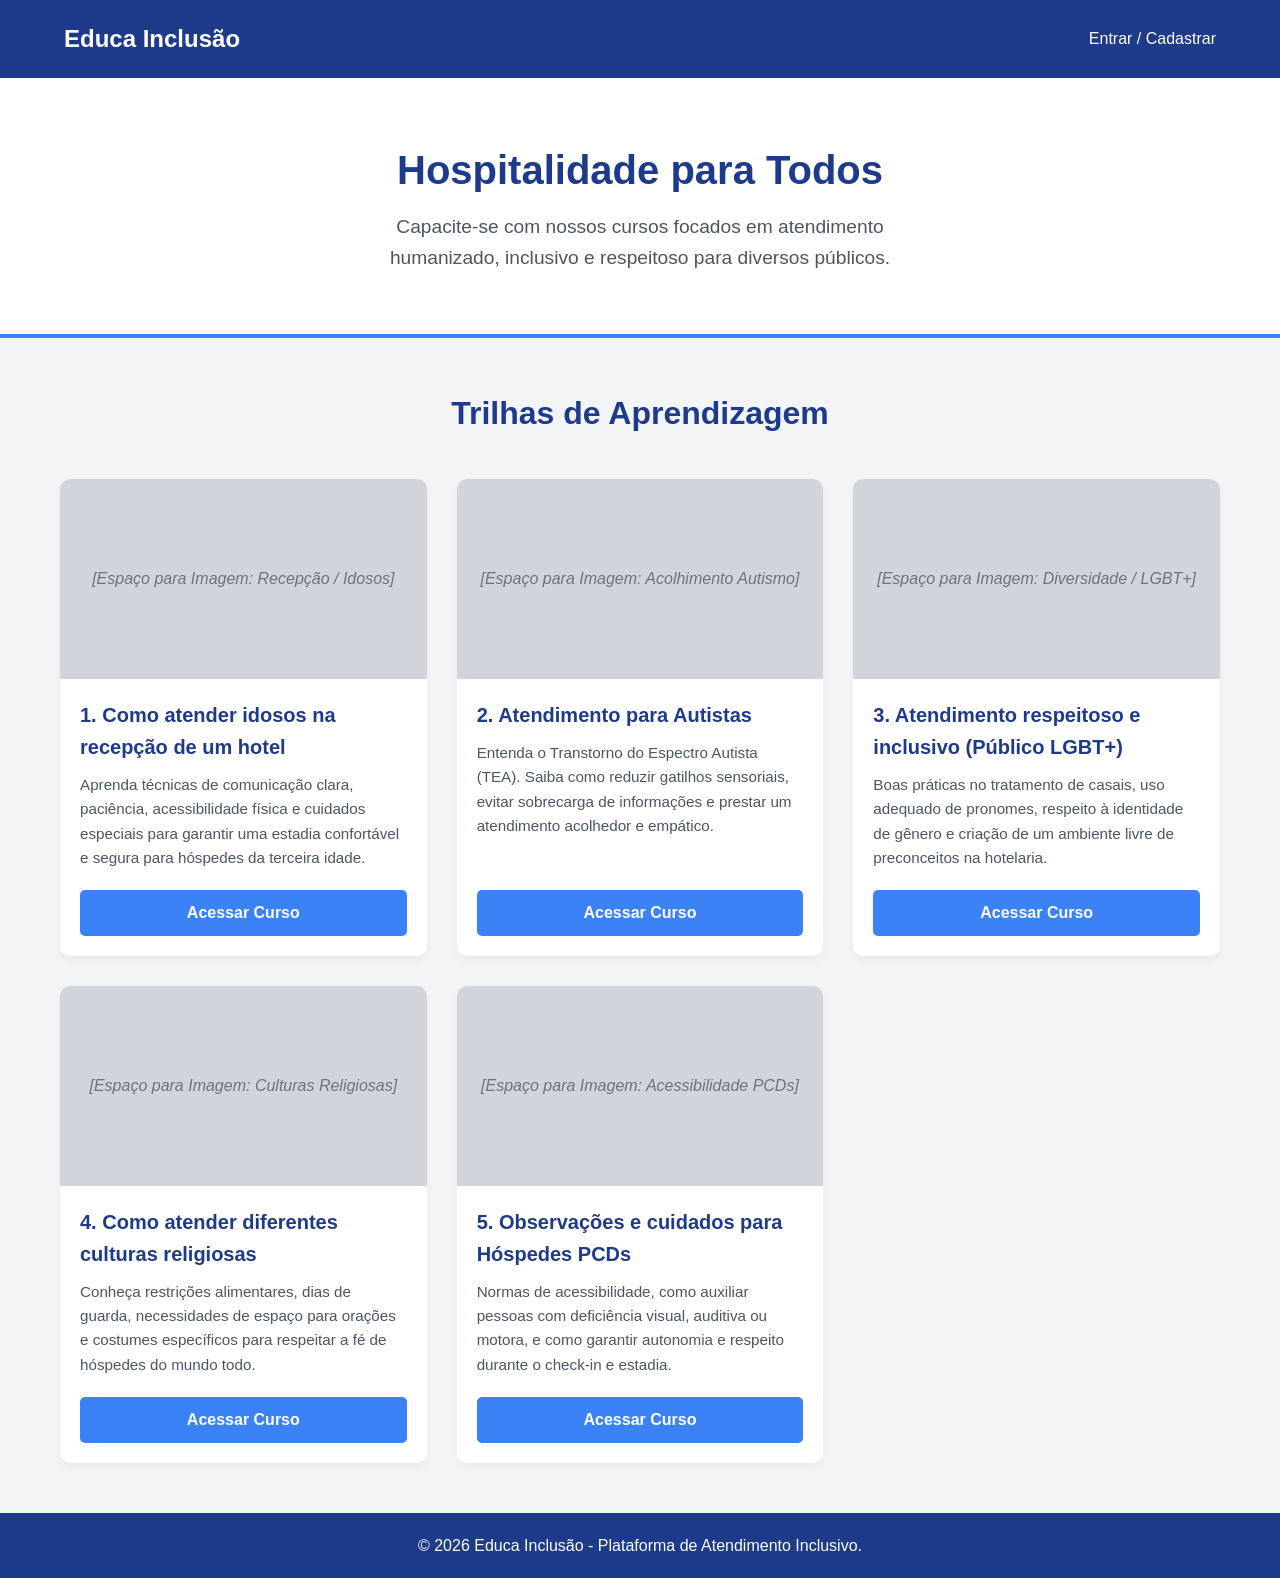
==== index.html @ a68cb598 "primeiros passos" ====
<!DOCTYPE html>
<html lang="pt-br">
<head>
    <meta charset="UTF-8">
    <meta name="viewport" content="width=device-width, initial-scale=1.0">
    <link rel="stylesheet" href="estilos/style.css">
    <title>Plataforma de curso </title>
</head>
<body>
    
    <!-- CABEÇALHO -->
    <header>
        <h1>Educa Inclusão</h1>
        <nav>
            <span style="cursor: pointer;">Entrar / Cadastrar</span>
        </nav>
    </header>

    <!-- SESSÃO DE DESTAQUE -->
    <section class="hero">
        <h2>Hospitalidade para Todos</h2>
        <p>Capacite-se com nossos cursos focados em atendimento humanizado, inclusivo e respeitoso para diversos públicos.</p>
    </section>

    <!-- ÁREA DOS CURSOS -->
    <main class="cursos-container">
        <h2 class="cursos-titulo">Trilhas de Aprendizagem</h2>
        
        <div class="grid">
            
            <!-- CURSO 1 -->
            <div class="card">
                <div class="card-img-placeholder">
                    [Espaço para Imagem: Recepção / Idosos]
                </div>
                <div class="card-conteudo">
                    <h3>1. Como atender idosos na recepção de um hotel</h3>
                    <p>Aprenda técnicas de comunicação clara, paciência, acessibilidade física e cuidados especiais para garantir uma estadia confortável e segura para hóspedes da terceira idade.</p>
                    <a href="cursos01.html" class="btn">Acessar Curso</a>
                </div>
            </div>

            <!-- CURSO 2 -->
            <div class="card">
                <div class="card-img-placeholder">
                    [Espaço para Imagem: Acolhimento Autismo]
                </div>
                <div class="card-conteudo">
                    <h3>2. Atendimento para Autistas</h3>
                    <p>Entenda o Transtorno do Espectro Autista (TEA). Saiba como reduzir gatilhos sensoriais, evitar sobrecarga de informações e prestar um atendimento acolhedor e empático.</p>
                    <a href="cursos02.html" class="btn">Acessar Curso</a>
                </div>
            </div>

            <!-- CURSO 3 -->
            <div class="card">
                <div class="card-img-placeholder">
                    [Espaço para Imagem: Diversidade / LGBT+]
                </div>
                <div class="card-conteudo">
                    <h3>3. Atendimento respeitoso e inclusivo (Público LGBT+)</h3>
                    <p>Boas práticas no tratamento de casais, uso adequado de pronomes, respeito à identidade de gênero e criação de um ambiente livre de preconceitos na hotelaria.</p>
                    <a href="#" class="btn">Acessar Curso</a>
                </div>
            </div>

            <!-- CURSO 4 -->
            <div class="card">
                <div class="card-img-placeholder">
                    [Espaço para Imagem: Culturas Religiosas]
                </div>
                <div class="card-conteudo">
                    <h3>4. Como atender diferentes culturas religiosas</h3>
                    <p>Conheça restrições alimentares, dias de guarda, necessidades de espaço para orações e costumes específicos para respeitar a fé de hóspedes do mundo todo.</p>
                    <a href="#" class="btn">Acessar Curso</a>
                </div>
            </div>

            <!-- CURSO 5 -->
            <div class="card">
                <div class="card-img-placeholder">
                    [Espaço para Imagem: Acessibilidade PCDs]
                </div>
                <div class="card-conteudo">
                    <h3>5. Observações e cuidados para Hóspedes PCDs</h3>
                    <p>Normas de acessibilidade, como auxiliar pessoas com deficiência visual, auditiva ou motora, e como garantir autonomia e respeito durante o check-in e estadia.</p>
                    <a href="#" class="btn">Acessar Curso</a>
                </div>
            </div>

        </div>
    </main>

    <!-- RODAPÉ -->
    <footer>
        <p>&copy; 2026 Educa Inclusão - Plataforma de Atendimento Inclusivo.</p>
    </footer>


</body>
</html>
---- estilos/style.css ----
@charset "UTF-8";

/* ===== VARIÁVEIS DE CORES ===== */
        :root {
            --azul-escuro: #1E3A8A; /* Header e Títulos */
            --azul-claro: #3B82F6; /* Botões e Destaques */
            --branco: #FFFFFF;
            --cinza-fundo: #F3F4F6; /* Fundo do site */
            --cinza-texto: #4B5563;
            --cinza-imagem: #D1D5DB; /* Placeholder de imagens */
        }

        /* ===== RESET BÁSICO ===== */
        * {
            margin: 0;
            padding: 0;
            box-sizing: border-box;
            font-family: 'Segoe UI', Tahoma, Geneva, Verdana, sans-serif;
        }

        body {
            background-color: var(--cinza-fundo);
            color: var(--cinza-texto);
            line-height: 1.6;
        }

        /* ===== CABEÇALHO ===== */
        header {
            background-color: var(--azul-escuro);
            color: var(--branco);
            padding: 20px 5%;
            display: flex;
            justify-content: space-between;
            align-items: center;
            box-shadow: 0 4px 6px rgba(0,0,0,0.1);
        }

        header h1 {
            font-size: 1.5rem;
        }

        /* ===== SESSÃO DE BOAS-VINDAS (HERO) ===== */
        .hero {
            background-color: var(--branco);
            text-align: center;
            padding: 60px 20px;
            border-bottom: 4px solid var(--azul-claro);
        }

        .hero h2 {
            color: var(--azul-escuro);
            font-size: 2.5rem;
            margin-bottom: 10px;
        }

        .hero p {
            font-size: 1.2rem;
            max-width: 600px;
            margin: 0 auto;
        }

        /* ===== GRID DE CURSOS ===== */
        .cursos-container {
            max-width: 1200px;
            margin: 50px auto;
            padding: 0 20px;
        }

        .cursos-titulo {
            text-align: center;
            color: var(--azul-escuro);
            margin-bottom: 40px;
            font-size: 2rem;
        }

        .grid {
            display: grid;
            /* Cria colunas responsivas: no mínimo 300px, se houver espaço, preenche */
            grid-template-columns: repeat(auto-fit, minmax(300px, 1fr));
            gap: 30px;
            /* Centraliza a última linha caso sobre um card sozinho */
            justify-content: center; 
        }

        /* ===== CARTÃO DO CURSO ===== */
        .card {
            background-color: var(--branco);
            border-radius: 10px;
            overflow: hidden;
            box-shadow: 0 4px 8px rgba(0,0,0,0.05);
            transition: transform 0.3s ease, box-shadow 0.3s ease;
            display: flex;
            flex-direction: column;
        }

        .card:hover {
            transform: translateY(-5px);
            box-shadow: 0 10px 15px rgba(0,0,0,0.1);
        }

        /* Espaço para Imagem */
        .card-img-placeholder {
            width: 100%;
            height: 200px;
            background-color: var(--cinza-imagem);
            display: flex;
            justify-content: center;
            align-items: center;
            color: #6B7280;
            font-style: italic;
            /* Para quando você adicionar a imagem real: */
            /* background-image: url('caminho-da-imagem.jpg'); */
            /* background-size: cover; */
            /* background-position: center; */
        }

        .card-conteudo {
            padding: 20px;
            display: flex;
            flex-direction: column;
            flex-grow: 1; /* Faz o botão ficar sempre embaixo */
        }

        .card-conteudo h3 {
            color: var(--azul-escuro);
            font-size: 1.25rem;
            margin-bottom: 10px;
        }

        .card-conteudo p {
            font-size: 0.95rem;
            margin-bottom: 20px;
            flex-grow: 1;
        }

        .btn {
            background-color: var(--azul-claro);
            color: var(--branco);
            text-decoration: none;
            padding: 10px 15px;
            border-radius: 5px;
            text-align: center;
            font-weight: bold;
            transition: background-color 0.3s ease;
            border: none;
            cursor: pointer;
        }

        .btn:hover {
            background-color: var(--azul-escuro);
        }

        /* ===== RODAPÉ ===== */
        footer {
            background-color: var(--azul-escuro);
            color: var(--branco);
            text-align: center;
            padding: 20px;
            margin-top: 50px;
        }
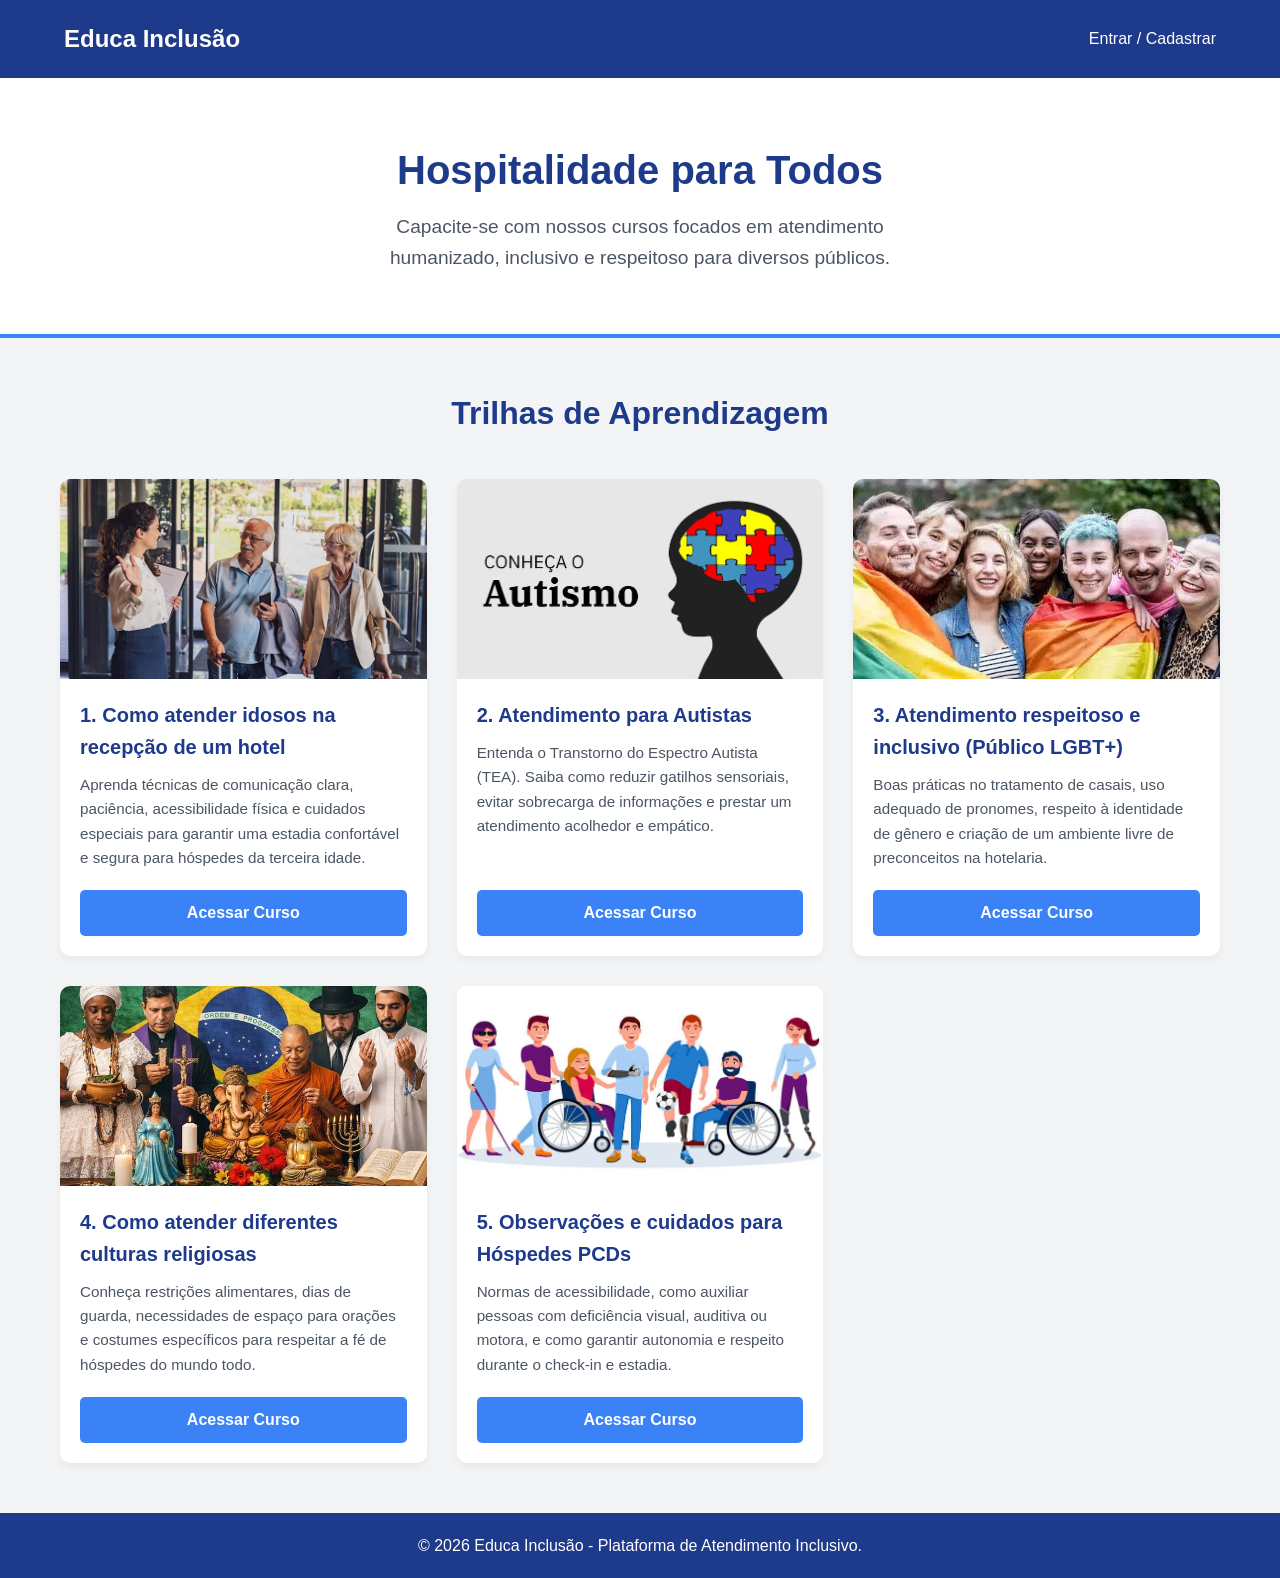
==== commit b08b9b64: "imagens da capa dos cursos adicionadas" ====
--- a/index.html
+++ b/index.html
@@ -31,7 +31,7 @@
             <!-- CURSO 1 -->
             <div class="card">
                 <div class="card-img-placeholder">
-                    [Espaço para Imagem: Recepção / Idosos]
+                    <img src="imagens/cursos01.jpeg" alt="idosos do cursos" style="width: 100%; height: 200px; object-fit: cover;">
                 </div>
                 <div class="card-conteudo">
                     <h3>1. Como atender idosos na recepção de um hotel</h3>
@@ -43,7 +43,7 @@
             <!-- CURSO 2 -->
             <div class="card">
                 <div class="card-img-placeholder">
-                    [Espaço para Imagem: Acolhimento Autismo]
+                   <img src="imagens/cursos02.jpeg" alt="autista cursos" style="width: 100%; height: 200px; object-fit: cover;">
                 </div>
                 <div class="card-conteudo">
                     <h3>2. Atendimento para Autistas</h3>
@@ -55,36 +55,36 @@
             <!-- CURSO 3 -->
             <div class="card">
                 <div class="card-img-placeholder">
-                    [Espaço para Imagem: Diversidade / LGBT+]
+                   <img src="imagens/cursos03.jpeg" alt="LGBT do cursos" style="width: 100%; height: 200px; object-fit: cover;">
                 </div>
                 <div class="card-conteudo">
                     <h3>3. Atendimento respeitoso e inclusivo (Público LGBT+)</h3>
                     <p>Boas práticas no tratamento de casais, uso adequado de pronomes, respeito à identidade de gênero e criação de um ambiente livre de preconceitos na hotelaria.</p>
-                    <a href="#" class="btn">Acessar Curso</a>
+                    <a href="cursos03.html" class="btn">Acessar Curso</a>
                 </div>
             </div>
 
             <!-- CURSO 4 -->
             <div class="card">
                 <div class="card-img-placeholder">
-                    [Espaço para Imagem: Culturas Religiosas]
+                    <img src="imagens/cursos04.jpeg" alt="religiosos" style="width: 100%; height: 200px; object-fit: cover;">
                 </div>
                 <div class="card-conteudo">
                     <h3>4. Como atender diferentes culturas religiosas</h3>
                     <p>Conheça restrições alimentares, dias de guarda, necessidades de espaço para orações e costumes específicos para respeitar a fé de hóspedes do mundo todo.</p>
-                    <a href="#" class="btn">Acessar Curso</a>
+                    <a href="cursos04.html" class="btn">Acessar Curso</a>
                 </div>
             </div>
 
             <!-- CURSO 5 -->
             <div class="card">
                 <div class="card-img-placeholder">
-                    [Espaço para Imagem: Acessibilidade PCDs]
+                    <img src="imagens/cursos05.jpeg" alt="PCDs" style="width: 100%; height: 200px; object-fit: cover;">
                 </div>
                 <div class="card-conteudo">
                     <h3>5. Observações e cuidados para Hóspedes PCDs</h3>
                     <p>Normas de acessibilidade, como auxiliar pessoas com deficiência visual, auditiva ou motora, e como garantir autonomia e respeito durante o check-in e estadia.</p>
-                    <a href="#" class="btn">Acessar Curso</a>
+                    <a href="cursos05.html" class="btn">Acessar Curso</a>
                 </div>
             </div>
 
